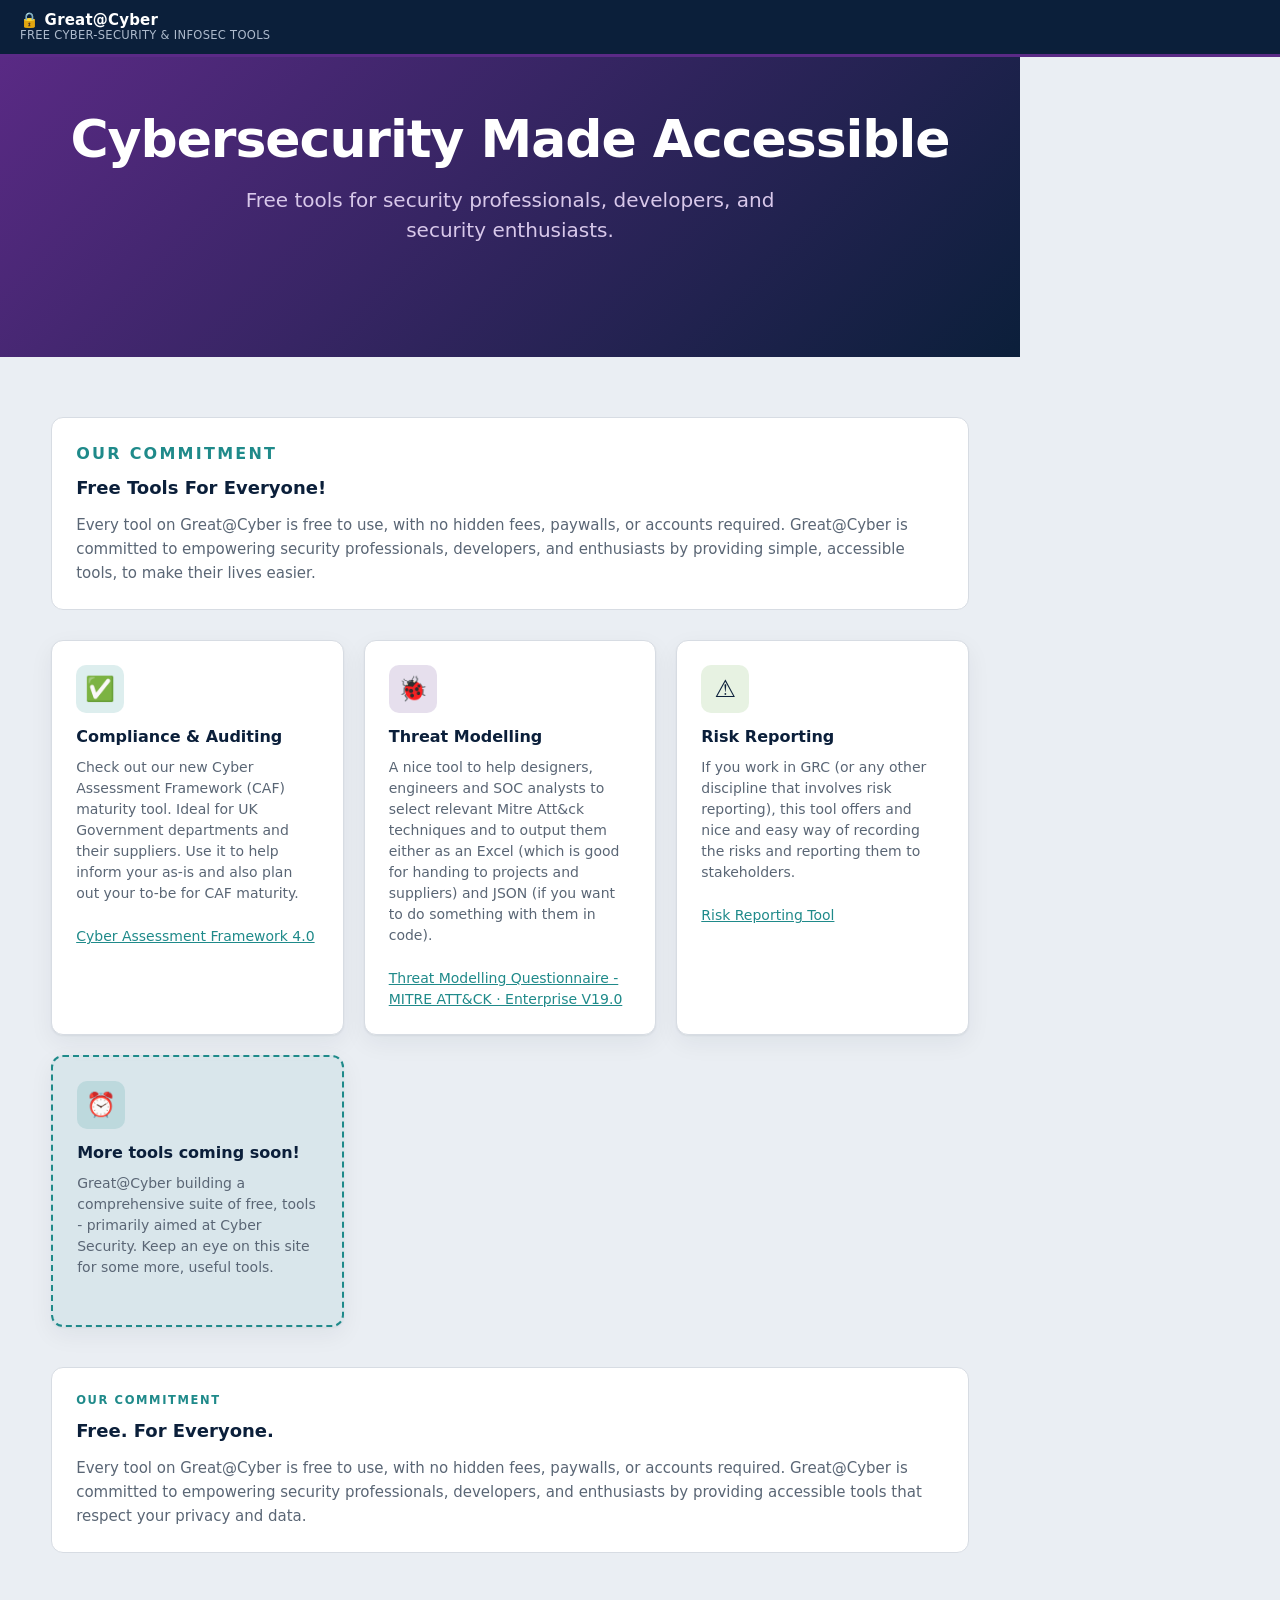
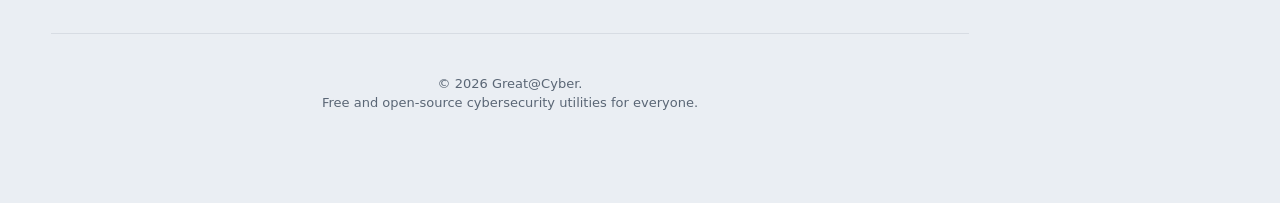
==== index.html @ 7f793dee "Adding risk report and doing some tidying of the site" ====
<!DOCTYPE html>
<html lang="en">
<head>
  <meta charset="UTF-8">
  <meta name="viewport" content="width=device-width, initial-scale=1.0">
  <title>Great@Cyber – Free Cyber-security & InfoSec Tools</title>
  <link rel="stylesheet" href="style/theme.css">
  <style>
    /* Landing page specific styles */
    .hero {
      background: linear-gradient(135deg, var(--purple), var(--ink));
      color: #fff;
      padding: 80px clamp(18px, 4vw, 54px);
      text-align: center;
      margin: -26px calc(-1 * clamp(18px, 4vw, 54px)) 60px;
    }
    .hero h1 {
      font-size: clamp(32px, 6vw, 52px);
      margin: 0 0 16px;
      letter-spacing: -0.02em;
      line-height: 1.1;
    }
    .hero .subtitle {
      font-size: clamp(16px, 2vw, 20px);
      color: #d8c8ea;
      margin: 0 0 32px;
      max-width: 600px;
      margin-left: auto;
      margin-right: auto;
      line-height: 1.5;
    }
    .hero .cta-group {
      display: flex;
      gap: 12px;
      justify-content: center;
      flex-wrap: wrap;
    }

    .tools-grid {
      display: grid;
      grid-template-columns: repeat(auto-fit, minmax(280px, 1fr));
      gap: 20px;
      margin: 40px 0;
    }
    .tool-card {
      background: var(--panel);
      border: 1px solid var(--line);
      border-radius: var(--radius);
      padding: 24px;
      box-shadow: var(--shadow);
      transition: all 0.2s ease;
      text-decoration: none;
      color: inherit;
      cursor: pointer;
    }
    .tool-card:hover {
      transform: translateY(-4px);
      box-shadow: 0 12px 32px rgba(11, 31, 58, 0.12);
      border-color: var(--teal);
    }
    .tool-card .icon {
      width: 48px;
      height: 48px;
      border-radius: 10px;
      display: flex;
      align-items: center;
      justify-content: center;
      font-size: 24px;
      margin-bottom: 12px;
    }
    .tool-card.cat1 .icon { background: rgba(31, 138, 138, 0.15); }
    .tool-card.cat2 .icon { background: rgba(91, 42, 134, 0.15); }
    .tool-card.cat3 .icon { background: rgba(95, 166, 61, 0.15); }
    
    .tool-card h3 {
      margin: 0 0 8px;
      font-size: 16px;
      color: var(--ink);
    }
    .tool-card p {
      margin: 0;
      color: var(--muted);
      font-size: 14px;
      line-height: 1.5;
    }

    .features {
      display: grid;
      grid-template-columns: repeat(auto-fit, minmax(200px, 1fr));
      gap: 32px;
      margin: 60px 0;
      padding: 40px 0;
    }
    .feature {
      text-align: center;
    }
    .feature .num {
      font-size: 36px;
      font-weight: 800;
      color: var(--purple);
      margin-bottom: 8px;
    }
    .feature .label {
      font-size: 14px;
      font-weight: 600;
      color: var(--ink);
    }
    .feature .desc {
      font-size: 13px;
      color: var(--muted);
      margin-top: 4px;
    }

    .cta-banner {
      background: var(--panel);
      border: 2px solid var(--teal);
      border-radius: var(--radius);
      padding: 40px;
      text-align: center;
      margin: 60px 0 0;
    }
    .cta-banner h2 {
      margin: 0 0 12px;
      font-size: 24px;
      color: var(--ink);
    }
    .cta-banner p {
      margin: 0 0 24px;
      color: var(--muted);
      max-width: 500px;
      margin-left: auto;
      margin-right: auto;
    }
  </style>
</head>
<body>
  <!-- Topbar -->
  <div class="topbar">
    <div class="brand">
      <div class="t">🔒 Great@Cyber</div>
      <div class="s">Free Cyber-security & InfoSec Tools</div>
    </div>
    <div class="spacer"></div>
    <div class="tools">
      <!-- button class="btn btn-outline">About</button>
      <button class="btn btn-primary">Join Waitlist</button> -->
    </div>
  </div>

  <!-- Main Content -->
  <main class="main" style="max-width: 1020px; padding-top: 0;">
    <!-- Hero Section -->
    <section class="hero">
      <h1>Cybersecurity Made Accessible</h1>
      <p class="subtitle">Free tools for security professionals, developers, and security enthusiasts.</p>
      <div class="cta-group">
      <!--
        <button class="btn btn-primary" style="background: #fff; color: var(--purple); border: 2px solid #fff;">Join the Waitlist</button>
        <button class="btn btn-ghost" style="border: 2px solid #d8c8ea; color: #fff;">Learn More</button>
      </div>
      -->
    </section>

    <!-- Coming Soon Banner -->

    
     <div style="background: var(--panel); border: 1px solid var(--line); border-radius: var(--radius); padding: 24px; margin-top: 36px;">
        <div class="section-label" style="font-size: 16px;">Our Commitment</div>
        <h3 style="margin: 8px 0 12px; font-size: 18px; color: var(--ink);">Free Tools For Everyone!</h3>
        <p style="margin: 0; color: var(--muted); line-height: 1.6;">
          Every tool on Great@Cyber is free to use, with no hidden fees, paywalls, or accounts required. 
          Great@Cyber is committed to empowering security professionals, developers, and enthusiasts by providing simple, accessible tools, to make their lives easier.
        </p>
      </div>

    <!-- What's Coming -->
    <div style="margin-top: 30px;">

     <div class="tools-grid" style="margin-top: 24px;">
        <div class="tool-card cat1">
          <div class="icon">✅</div>
          <h3>Compliance & Auditing</h3>
          <p>Check out our new Cyber Assessment Framework (CAF) maturity tool. Ideal for UK Government departments and their suppliers. Use it to help inform your as-is and also plan out your to-be for CAF maturity.</p>
          <br>
          <p><a href="https://cafmaturity.greatatcyber.uk">Cyber Assessment Framework 4.0</a>
        </div>
        
        <div class="tool-card cat2">
          <div class="icon">🐞</div>
          <h3>Threat Modelling</h3>
          <p>A nice tool to help designers, engineers and SOC analysts to select relevant Mitre Att&ck techniques and to output them either as an Excel (which is good for handing to projects and suppliers) and JSON (if you want to do something with them in code).</p>
          <br>
          <p><a href="https://threat-modelling.greatatcyber.uk">Threat Modelling Questionnaire - MITRE ATT&CK · Enterprise V19.0</a>
        </div>
        
       <div class="tool-card cat3">
          <div class="icon"> ⚠️</div>
          <h3>Risk Reporting</h3>
          <p>If you work in GRC (or any other discipline that involves risk reporting), this tool offers and nice and easy way of recording the risks and reporting them to stakeholders.</p>
          <br>
          <p><a href="https://risk-report.greatatcyber.uk">Risk Reporting Tool</a>
        </div>
        
       <div class="tool-card cat1" style="background: rgba(31, 138, 138, 0.08); border: 2px dashed var(--teal); border-radius: var(--radius);">
          <div class="icon" > ⏰</div>
          <h3>More tools coming soon!</h3>
          <p>Great@Cyber building a comprehensive suite of free, tools - primarily aimed at Cyber Security. Keep an eye on this site for some more, useful tools.</p>
          <br>
        </div>
        
        
    </div>
        
      </div>

      <div style="background: var(--panel); border: 1px solid var(--line); border-radius: var(--radius); padding: 24px; margin-top: 36px;">
        <div class="section-label">Our Commitment</div>
        <h3 style="margin: 8px 0 12px; font-size: 18px; color: var(--ink);">Free. For Everyone.</h3>
        <p style="margin: 0; color: var(--muted); line-height: 1.6;">
          Every tool on Great@Cyber is free to use, with no hidden fees, paywalls, or accounts required. 
          Great@Cyber is committed to empowering security professionals, developers, and enthusiasts by providing accessible tools that respect 
          your privacy and data.
        </p>
      </div>
    </div>


    <!-- Footer -->
    <footer style="margin-top: 80px; padding-top: 40px; border-top: 1px solid var(--line); text-align: center; color: var(--muted); font-size: 13px;">
      <p style="margin: 0;">© 2026 Great@Cyber. <br>Free and open-source cybersecurity utilities for everyone.</p>

    </footer>
  </main>
</body>
</html>
---- style/theme.css ----
/* ============================================================
   Claude App Theme — a portable design system
   Use this on any HTML page or Flask (Jinja) template.
   Just <link rel="stylesheet" href="/static/theme.css">
   ============================================================ */

:root{
  /* Brand / ink */
  --ink:#0B1F3A;       /* primary dark (topbar, headings) */
  --ink2:#16335A;      /* secondary dark */
  --purple:#5B2A86;    /* accent 1 */
  --teal:#1F8A8A;      /* accent 2 / primary action */

  /* Surfaces */
  --bg:#EAEEF3;        /* page background */
  --panel:#FFFFFF;     /* card / panel background */
  --line:#D7DCE3;      /* borders */
  --muted:#5A6675;     /* secondary text */
  --muted2:#8A93A1;    /* tertiary text */

  /* Status / scale colours (red -> green) */
  --r0:#C0392B; --r1:#DB7A2A; --r2:#C99413; --r3:#5FA63D; --r4:#2E7D32;
  --ok:#2E7D32; --warn:#C99413; --bad:#C0392B; --info:#1F8A8A;

  /* Typography */
  --sans: system-ui,-apple-system,"Segoe UI",Roboto,Helvetica,Arial,sans-serif;
  --mono: ui-monospace,"SF Mono","Cascadia Code",Menlo,Consolas,monospace;

  /* Misc */
  --radius:12px;
  --shadow:0 1px 2px rgba(11,31,58,.06),0 8px 24px rgba(11,31,58,.06);
}

/* ---------- Reset / base ---------- */
*{box-sizing:border-box}
html,body{margin:0;padding:0}
body{
  font-family:var(--sans);color:var(--ink);background:var(--bg);
  font-size:15px;line-height:1.5;-webkit-font-smoothing:antialiased;
}
button{font-family:inherit}
a{color:var(--teal)}
::selection{background:#d8c8ea}

/* ---------- Topbar ---------- */
.topbar{
  position:sticky;top:0;z-index:40;background:var(--ink);color:#fff;
  display:flex;align-items:center;gap:18px;padding:12px 20px;
  border-bottom:3px solid var(--purple);
}
.brand{display:flex;flex-direction:column;line-height:1.15}
.brand .t{font-weight:700;font-size:15px;letter-spacing:.2px}
.brand .s{font-size:11.5px;color:#aebbcd;letter-spacing:.3px;text-transform:uppercase}
.spacer{flex:1}

/* Topbar progress bar (optional) */
.gprog{display:flex;align-items:center;gap:10px;min-width:0}
.gprog .bar{width:160px;height:7px;border-radius:6px;background:#1d3656;overflow:hidden}
.gprog .bar i{display:block;height:100%;width:0;background:linear-gradient(90deg,var(--teal),#46c2c2);transition:width .35s ease}
.gprog .lbl{font-size:12px;color:#cdd6e2;white-space:nowrap}

/* ---------- Buttons ---------- */
.tools{display:flex;gap:8px}
.btn{
  border:1px solid transparent;border-radius:9px;padding:8px 13px;
  font-size:13px;font-weight:600;cursor:pointer;
  display:inline-flex;align-items:center;gap:7px;transition:.15s;
  text-decoration:none;
}
.btn:focus-visible{outline:3px solid #8ec7ff;outline-offset:1px}
.btn-ghost{background:#13294a;color:#dfe7f0;border-color:#274468}
.btn-ghost:hover{background:#1b3457}
.btn-primary{background:var(--teal);color:#fff}
.btn-primary:hover{background:#1a7878}
.btn-purple{background:var(--purple);color:#fff}
.btn-purple:hover{background:#4a2270}
.btn-outline{background:#fff;color:var(--ink);border-color:var(--line)}
.btn-outline:hover{border-color:#b9c2cf}
.btn:disabled{opacity:.4;cursor:default}

/* ---------- Layout: sidebar + main ---------- */
.app{display:grid;grid-template-columns:248px 1fr;align-items:start}
@media (max-width:860px){.app{grid-template-columns:1fr}.rail{display:none}}

.rail{
  position:sticky;top:60px;align-self:start;height:calc(100vh - 60px);
  overflow:auto;background:#fff;border-right:1px solid var(--line);padding:16px 12px;
}
.rail h2{font-size:11px;text-transform:uppercase;letter-spacing:.12em;color:var(--muted2);margin:6px 8px 10px}

.navitem{
  display:flex;align-items:center;gap:11px;width:100%;text-align:left;
  background:none;border:0;border-radius:10px;padding:9px 9px;cursor:pointer;
  color:var(--ink);margin-bottom:3px;transition:.12s;text-decoration:none;
}
.navitem:hover{background:#f1f4f8}
.navitem.active{background:#eef0fb;box-shadow:inset 0 0 0 1px #d9def4}
.navitem .chip{width:30px;height:30px;flex:none;border-radius:8px;display:grid;place-items:center;font-weight:800;color:#fff;font-size:14px;background:var(--ink)}
.navitem.active .chip{background:var(--purple)}
.navitem.sum .chip{background:var(--teal);font-size:13px}
.navitem .meta{min-width:0;flex:1}
.navitem .nm{font-size:13px;font-weight:600;white-space:nowrap;overflow:hidden;text-overflow:ellipsis}
.navitem .pb{height:5px;border-radius:5px;background:#e6e9ef;margin-top:5px;overflow:hidden}
.navitem .pb i{display:block;height:100%;width:0;background:var(--teal);transition:width .35s}
.navitem .pc{font-size:11px;color:var(--muted2);margin-top:3px}

.main{padding:26px clamp(18px,4vw,54px) 90px;max-width:1020px}
.main.wide{max-width:1280px}

/* View switcher (for single-page apps) */
.view{display:none;animation:fade .25s ease}
.view.active{display:block}
@keyframes fade{from{opacity:0;transform:translateY(4px)}to{opacity:1;transform:none}}

/* ---------- Page / section headers ---------- */
.pagehead{display:flex;gap:20px;align-items:flex-start;margin:4px 0 26px}
.pagehead .big{width:64px;height:64px;flex:none;border-radius:16px;display:grid;place-items:center;font-weight:800;font-size:30px;color:#fff;background:linear-gradient(135deg,var(--purple),var(--ink))}
.pagehead .eyebrow{font-size:11.5px;text-transform:uppercase;letter-spacing:.16em;color:var(--purple);font-weight:700}
.pagehead h1{margin:4px 0 8px;font-size:27px;line-height:1.15;letter-spacing:-.01em}
.pagehead p{margin:0;color:var(--muted);max-width:70ch}

.section-label{font-size:11.5px;letter-spacing:.14em;text-transform:uppercase;color:var(--teal);font-weight:700}
.section-title{margin:3px 0 0;font-size:19px;letter-spacing:-.01em}

/* ---------- Card / panel ---------- */
.card{background:var(--panel);border:1px solid var(--line);border-radius:var(--radius);box-shadow:var(--shadow);padding:20px 20px 6px;margin:16px 0 22px}
.card > header{display:flex;align-items:baseline;gap:10px;margin-bottom:6px;padding-bottom:12px;border-bottom:1px solid #eef1f5}
.card > header .ref{font-family:var(--mono);font-size:12px;color:#fff;background:var(--ink2);padding:3px 8px;border-radius:6px;letter-spacing:.02em}
.card > header h3{margin:0;font-size:16px}
.card > header .meta-right{margin-left:auto;font-size:12px;color:var(--muted2)}
.card.flush{padding-bottom:20px}

/* ---------- Forms ---------- */
.field{margin:14px 0 18px;background:#f7f9fb;border:1px solid #e7ecf1;border-radius:10px;padding:12px 13px}
.field label{display:block;font-size:12px;font-weight:700;color:var(--ink2);margin-bottom:7px}
.field label span{font-weight:400;color:var(--muted2)}
.field input[type=text],.field input[type=email],.field input[type=number],
.field input[type=password],.field select,.field textarea{
  width:100%;border:1px solid var(--line);border-radius:8px;padding:9px 11px;
  font:inherit;font-size:13.5px;color:var(--ink);background:#fff;
}
.field textarea{min-height:74px;resize:vertical}
.field input:focus,.field select:focus,.field textarea:focus{
  outline:none;border-color:var(--teal);box-shadow:0 0 0 3px rgba(31,138,138,.15);
}

/* Generic labelled form group (no boxed background) */
.form-row{margin:0 0 16px}
.form-row label{display:block;font-size:12px;font-weight:700;color:var(--ink2);margin-bottom:6px}
.form-row input,.form-row select,.form-row textarea{
  width:100%;border:1px solid var(--line);border-radius:8px;padding:9px 11px;
  font:inherit;font-size:13.5px;color:var(--ink);background:#fff;
}
.form-row input:focus,.form-row select:focus,.form-row textarea:focus{
  outline:none;border-color:var(--teal);box-shadow:0 0 0 3px rgba(31,138,138,.15);
}

/* ---------- Segmented choice / rating scale ---------- */
.scalewrap{display:flex;gap:8px;align-items:stretch;flex-wrap:wrap;margin:12px 0 2px}
.scale{flex:1 1 260px;display:grid;grid-template-columns:repeat(5,1fr);gap:7px}
.seg{position:relative}
.seg input{position:absolute;opacity:0;inset:0;cursor:pointer;margin:0}
.seg label{
  display:flex;flex-direction:column;align-items:center;justify-content:center;gap:2px;text-align:center;
  border:1.5px solid var(--line);border-radius:9px;padding:9px 6px;cursor:pointer;background:#fbfcfd;
  transition:.13s;min-height:58px;
}
.seg .num{font-weight:800;font-size:16px;color:var(--muted)}
.seg .nm{font-size:10.5px;line-height:1.2;color:var(--muted);letter-spacing:.01em}
.seg label:hover{border-color:#b9c2cf;background:#fff;transform:translateY(-1px)}
.seg input:focus-visible + label{outline:3px solid #8ec7ff;outline-offset:1px}
.seg.s0 input:checked + label{background:var(--r0);border-color:var(--r0)}
.seg.s1 input:checked + label{background:var(--r1);border-color:var(--r1)}
.seg.s2 input:checked + label{background:var(--r2);border-color:var(--r2)}
.seg.s3 input:checked + label{background:var(--r3);border-color:var(--r3)}
.seg.s4 input:checked + label{background:var(--r4);border-color:var(--r4)}
.seg input:checked + label .num,.seg input:checked + label .nm{color:#fff}

/* ---------- Pager ---------- */
.pager{display:flex;justify-content:space-between;gap:12px;margin-top:30px}
.pager button,.pager a{border:1px solid var(--line);background:#fff;border-radius:10px;padding:11px 16px;font-weight:600;font-size:13.5px;cursor:pointer;color:var(--ink);text-decoration:none}
.pager button:hover:not(:disabled),.pager a:hover{border-color:#b9c2cf}
.pager button:disabled{opacity:.4;cursor:default}

/* ---------- KPI / summary strip ---------- */
.overall{display:flex;gap:18px;flex-wrap:wrap;background:#fff;border:1px solid var(--line);border-radius:14px;box-shadow:var(--shadow);padding:20px 22px;margin-bottom:26px}
.kpi{flex:1;min-width:150px}
.kpi .k{font-size:11.5px;text-transform:uppercase;letter-spacing:.1em;color:var(--muted2);font-weight:700}
.kpi .v{font-size:30px;font-weight:800;margin-top:4px;letter-spacing:-.01em}

/* ---------- Pills / badges ---------- */
.pill{display:inline-block;padding:5px 12px;border-radius:999px;color:#fff;font-weight:700;font-size:13px}
.b0{background:var(--r0)} .b1{background:var(--r1)} .b2{background:var(--r2)} .b3{background:var(--r3)} .b4{background:var(--r4)} .bn{background:#9aa4b2}
.badge{display:inline-flex;align-items:center;gap:5px;padding:3px 10px;border-radius:999px;font-size:12px;font-weight:700}
.badge-ok{background:rgba(46,125,50,.12);color:var(--ok)}
.badge-warn{background:rgba(201,148,19,.14);color:var(--warn)}
.badge-bad{background:rgba(192,57,43,.12);color:var(--bad)}
.badge-info{background:rgba(31,138,138,.12);color:var(--info)}

/* ---------- Alerts / flash messages ---------- */
.alert{border-radius:10px;padding:12px 14px;margin:0 0 16px;font-size:13.5px;border:1px solid transparent}
.alert-ok{background:rgba(46,125,50,.08);border-color:rgba(46,125,50,.25);color:#1e5524}
.alert-warn{background:rgba(201,148,19,.10);border-color:rgba(201,148,19,.3);color:#7a5c0c}
.alert-bad{background:rgba(192,57,43,.08);border-color:rgba(192,57,43,.25);color:#8a2a20}
.alert-info{background:rgba(31,138,138,.08);border-color:rgba(31,138,138,.25);color:#155f5f}

/* ---------- Tables ---------- */
.table-wrap{overflow-x:auto;border:1px solid var(--line);border-radius:var(--radius);background:#fff;box-shadow:var(--shadow)}
table.dt{width:100%;border-collapse:collapse;font-size:13.5px}
table.dt th,table.dt td{padding:10px 14px;text-align:left;border-bottom:1px solid #eef1f5}
table.dt th{background:#f7f9fb;font-size:11.5px;text-transform:uppercase;letter-spacing:.08em;color:var(--muted2);font-weight:700}
table.dt tr:last-child td{border-bottom:0}
table.dt tr:hover td{background:#fafcfe}

/* ---------- Utility ---------- */
.muted{color:var(--muted)}
.mono{font-family:var(--mono)}
.text-center{text-align:center}
.flex{display:flex}
.flex-between{display:flex;justify-content:space-between;align-items:center}
.gap-8{gap:8px} .gap-12{gap:12px} .gap-18{gap:18px}
.mt-0{margin-top:0} .mt-12{margin-top:12px} .mt-22{margin-top:22px}
.hidden{display:none !important}
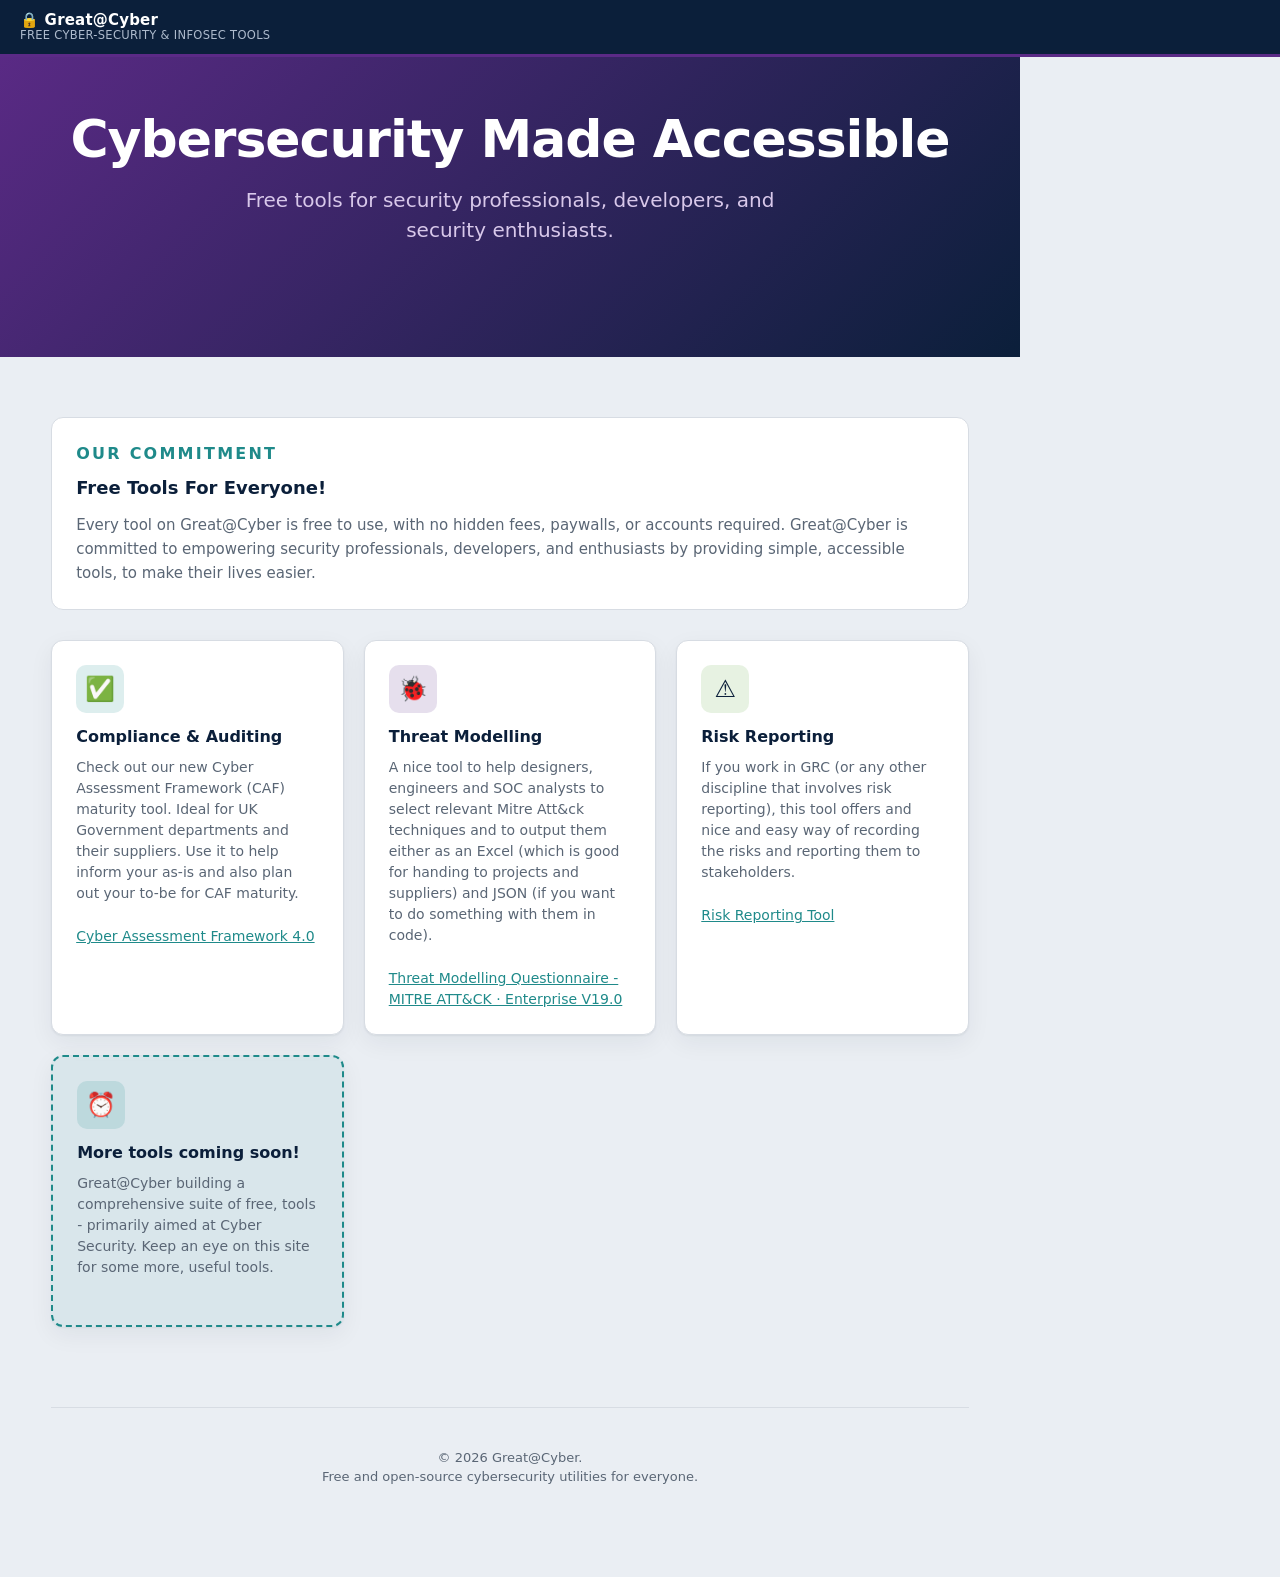
==== commit 46b9f033: "Removing the additional COMMITMENT box" ====
--- a/index.html
+++ b/index.html
@@ -212,16 +212,6 @@
     </div>
         
       </div>
-
-      <div style="background: var(--panel); border: 1px solid var(--line); border-radius: var(--radius); padding: 24px; margin-top: 36px;">
-        <div class="section-label">Our Commitment</div>
-        <h3 style="margin: 8px 0 12px; font-size: 18px; color: var(--ink);">Free. For Everyone.</h3>
-        <p style="margin: 0; color: var(--muted); line-height: 1.6;">
-          Every tool on Great@Cyber is free to use, with no hidden fees, paywalls, or accounts required. 
-          Great@Cyber is committed to empowering security professionals, developers, and enthusiasts by providing accessible tools that respect 
-          your privacy and data.
-        </p>
-      </div>
     </div>
 
 
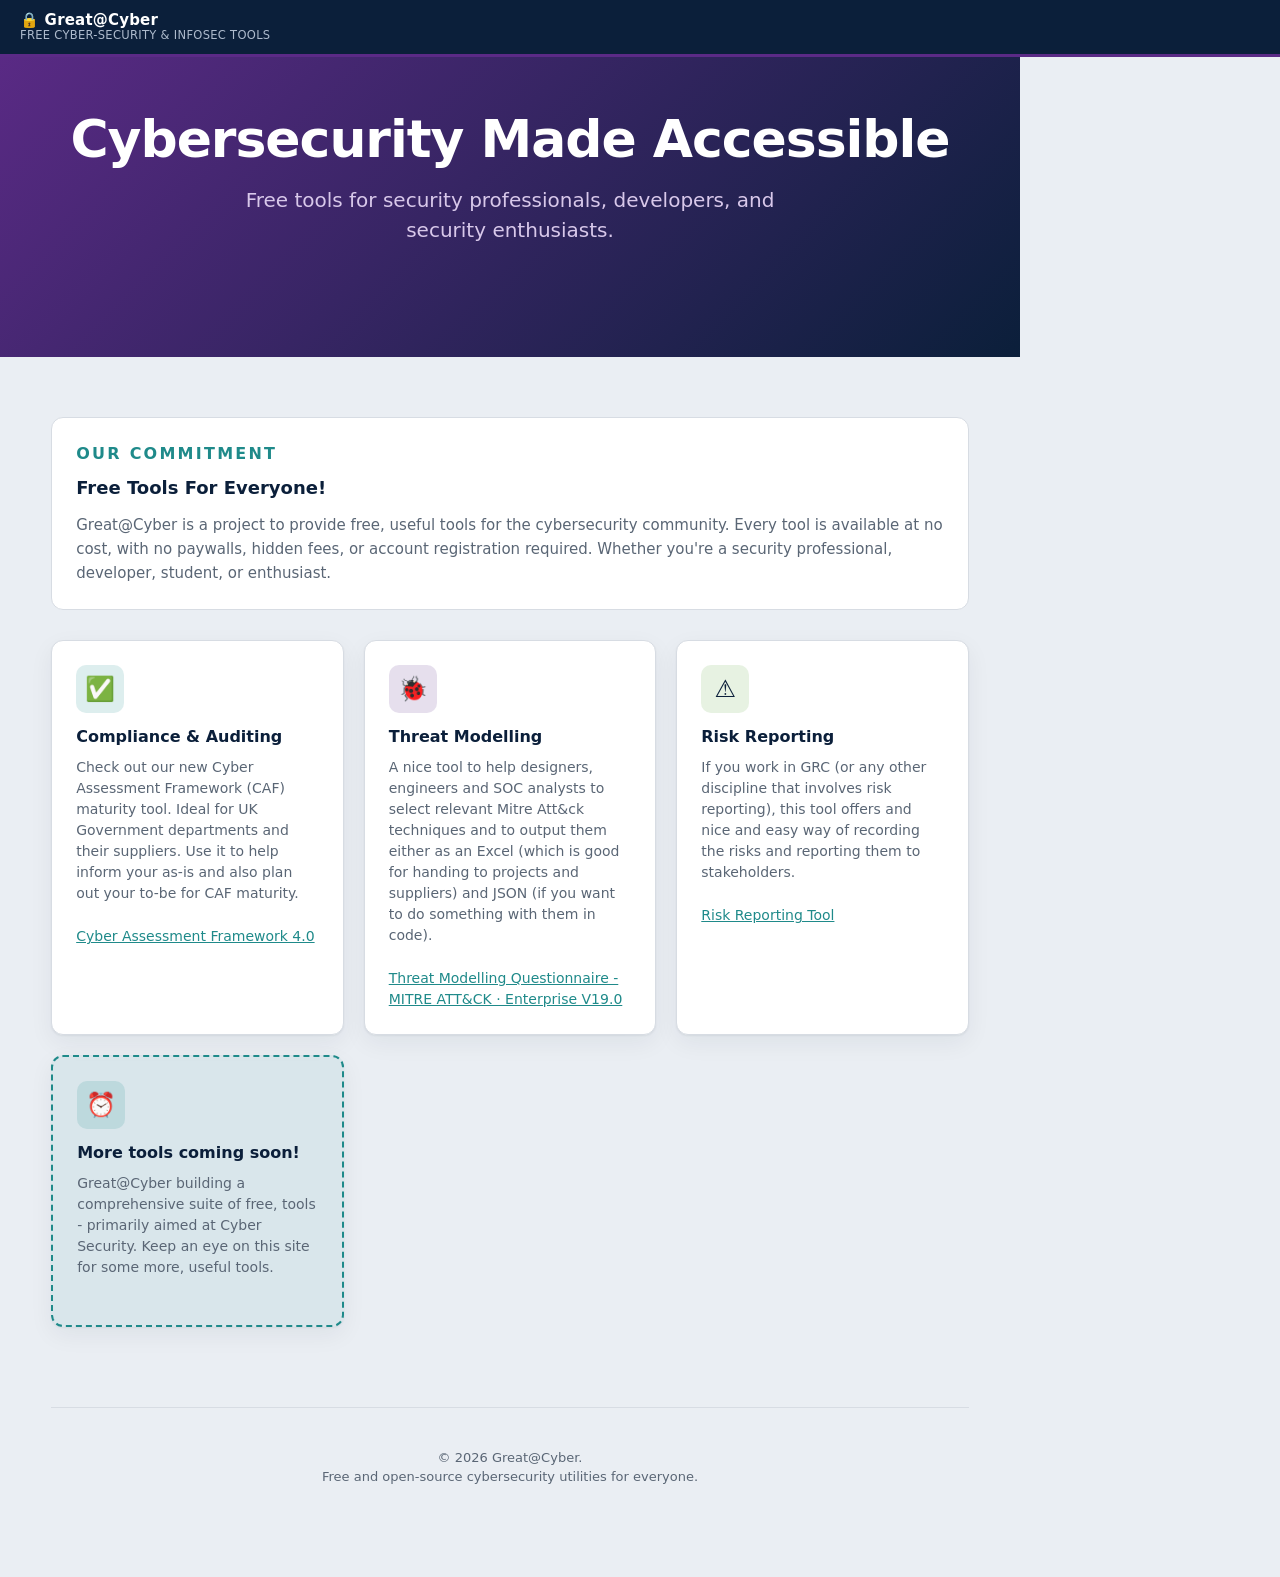
==== commit 7654c51e: "Making the COMMITMENT text less businessy and more about a project to help people out." ====
--- a/index.html
+++ b/index.html
@@ -168,8 +168,8 @@
         <div class="section-label" style="font-size: 16px;">Our Commitment</div>
         <h3 style="margin: 8px 0 12px; font-size: 18px; color: var(--ink);">Free Tools For Everyone!</h3>
         <p style="margin: 0; color: var(--muted); line-height: 1.6;">
-          Every tool on Great@Cyber is free to use, with no hidden fees, paywalls, or accounts required. 
-          Great@Cyber is committed to empowering security professionals, developers, and enthusiasts by providing simple, accessible tools, to make their lives easier.
+Great@Cyber is a project to provide free, useful tools for the cybersecurity community. Every tool is available at no cost, with no paywalls, hidden fees, or account registration required. Whether you're a security professional, developer, student, or enthusiast.
+
         </p>
       </div>
 
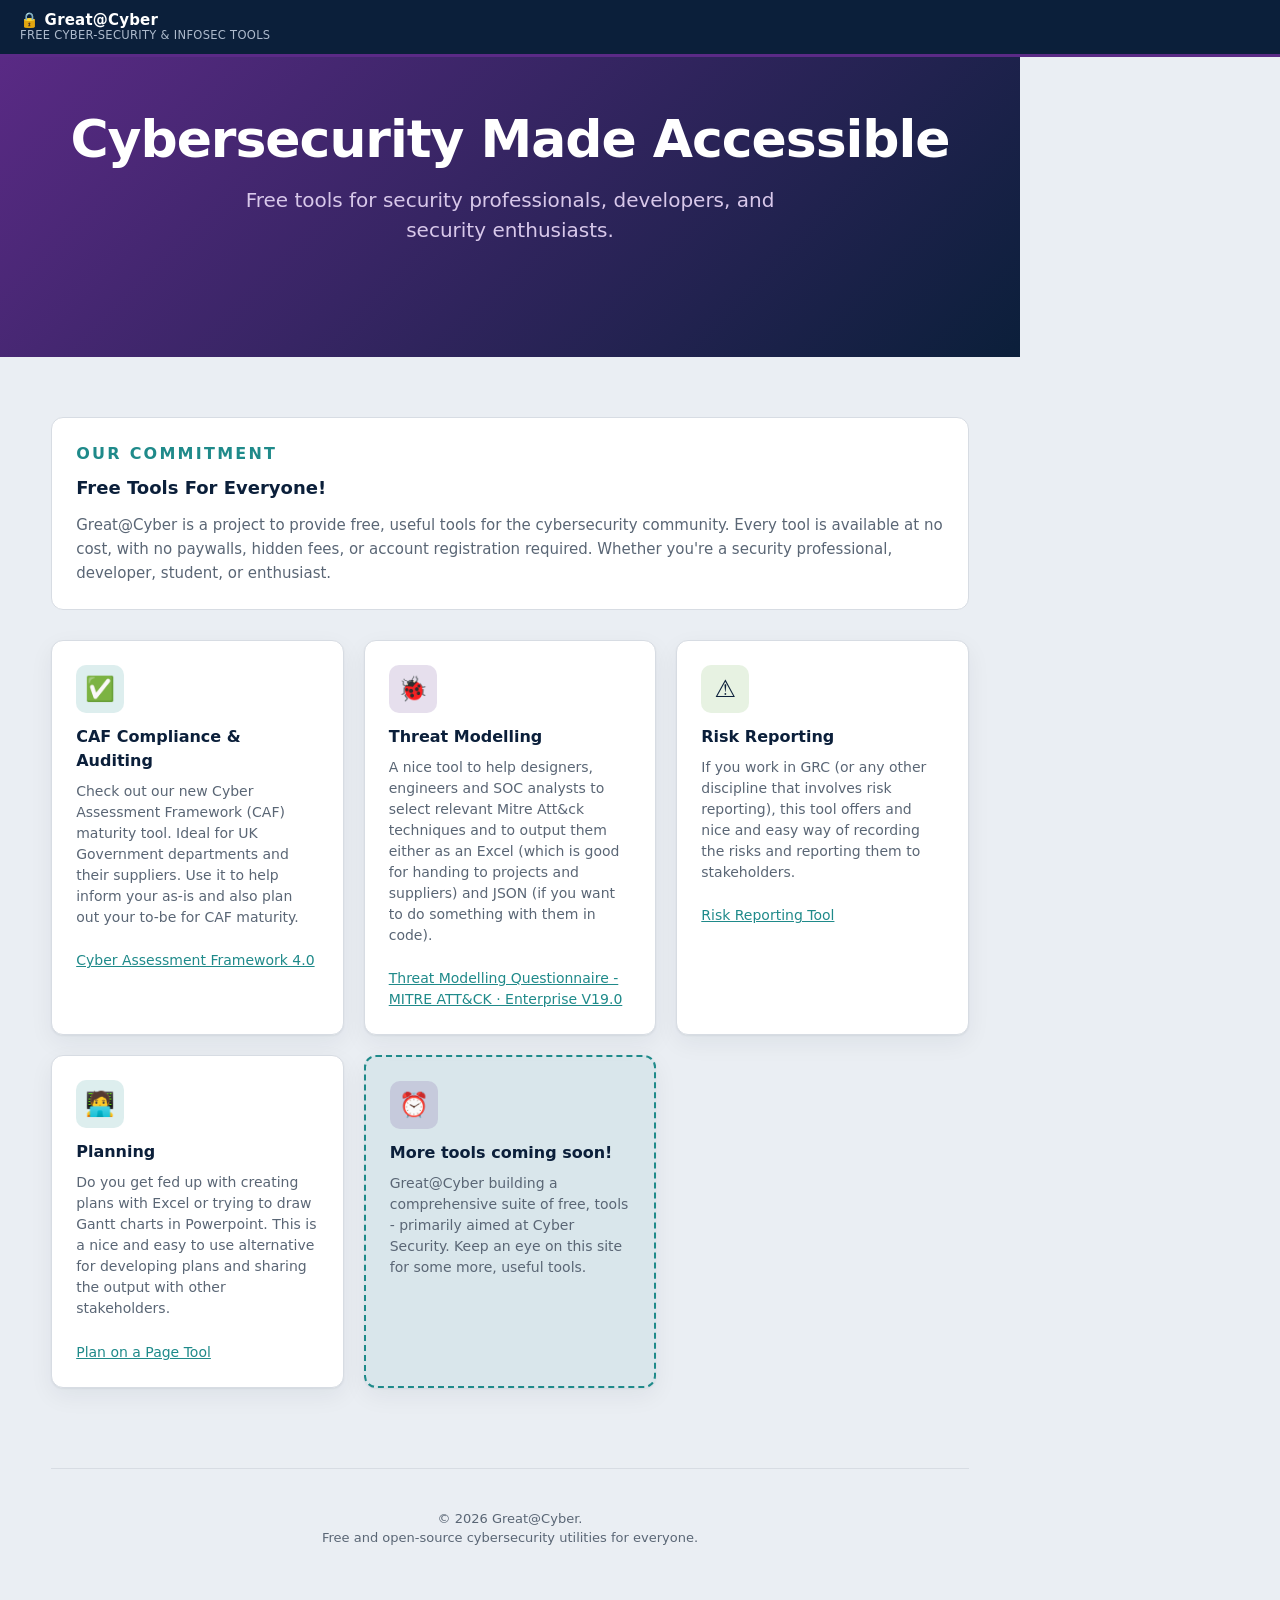
==== commit 197a9e14: "Adding POAP links and including a LICENSE file" ====
--- a/index.html
+++ b/index.html
@@ -179,7 +179,7 @@
      <div class="tools-grid" style="margin-top: 24px;">
         <div class="tool-card cat1">
           <div class="icon">✅</div>
-          <h3>Compliance & Auditing</h3>
+          <h3>CAF Compliance & Auditing</h3>
           <p>Check out our new Cyber Assessment Framework (CAF) maturity tool. Ideal for UK Government departments and their suppliers. Use it to help inform your as-is and also plan out your to-be for CAF maturity.</p>
           <br>
           <p><a href="https://cafmaturity.greatatcyber.uk">Cyber Assessment Framework 4.0</a>
@@ -201,7 +201,15 @@
           <p><a href="https://risk-report.greatatcyber.uk">Risk Reporting Tool</a>
         </div>
         
-       <div class="tool-card cat1" style="background: rgba(31, 138, 138, 0.08); border: 2px dashed var(--teal); border-radius: var(--radius);">
+        <div class="tool-card cat1">
+          <div class="icon"> 🧑‍💻</div>
+          <h3>Planning</h3>
+          <p>Do you get fed up with creating plans with Excel or trying to draw Gantt charts in Powerpoint. This is a nice and easy to use alternative for developing plans and sharing the output with other stakeholders.</p>
+          <br>
+          <p><a href="https://poap.greatatcyber.uk">Plan on a Page Tool</a>
+        </div>
+        
+       <div class="tool-card cat2" style="background: rgba(31, 138, 138, 0.08); border: 2px dashed var(--teal); border-radius: var(--radius);">
           <div class="icon" > ⏰</div>
           <h3>More tools coming soon!</h3>
           <p>Great@Cyber building a comprehensive suite of free, tools - primarily aimed at Cyber Security. Keep an eye on this site for some more, useful tools.</p>
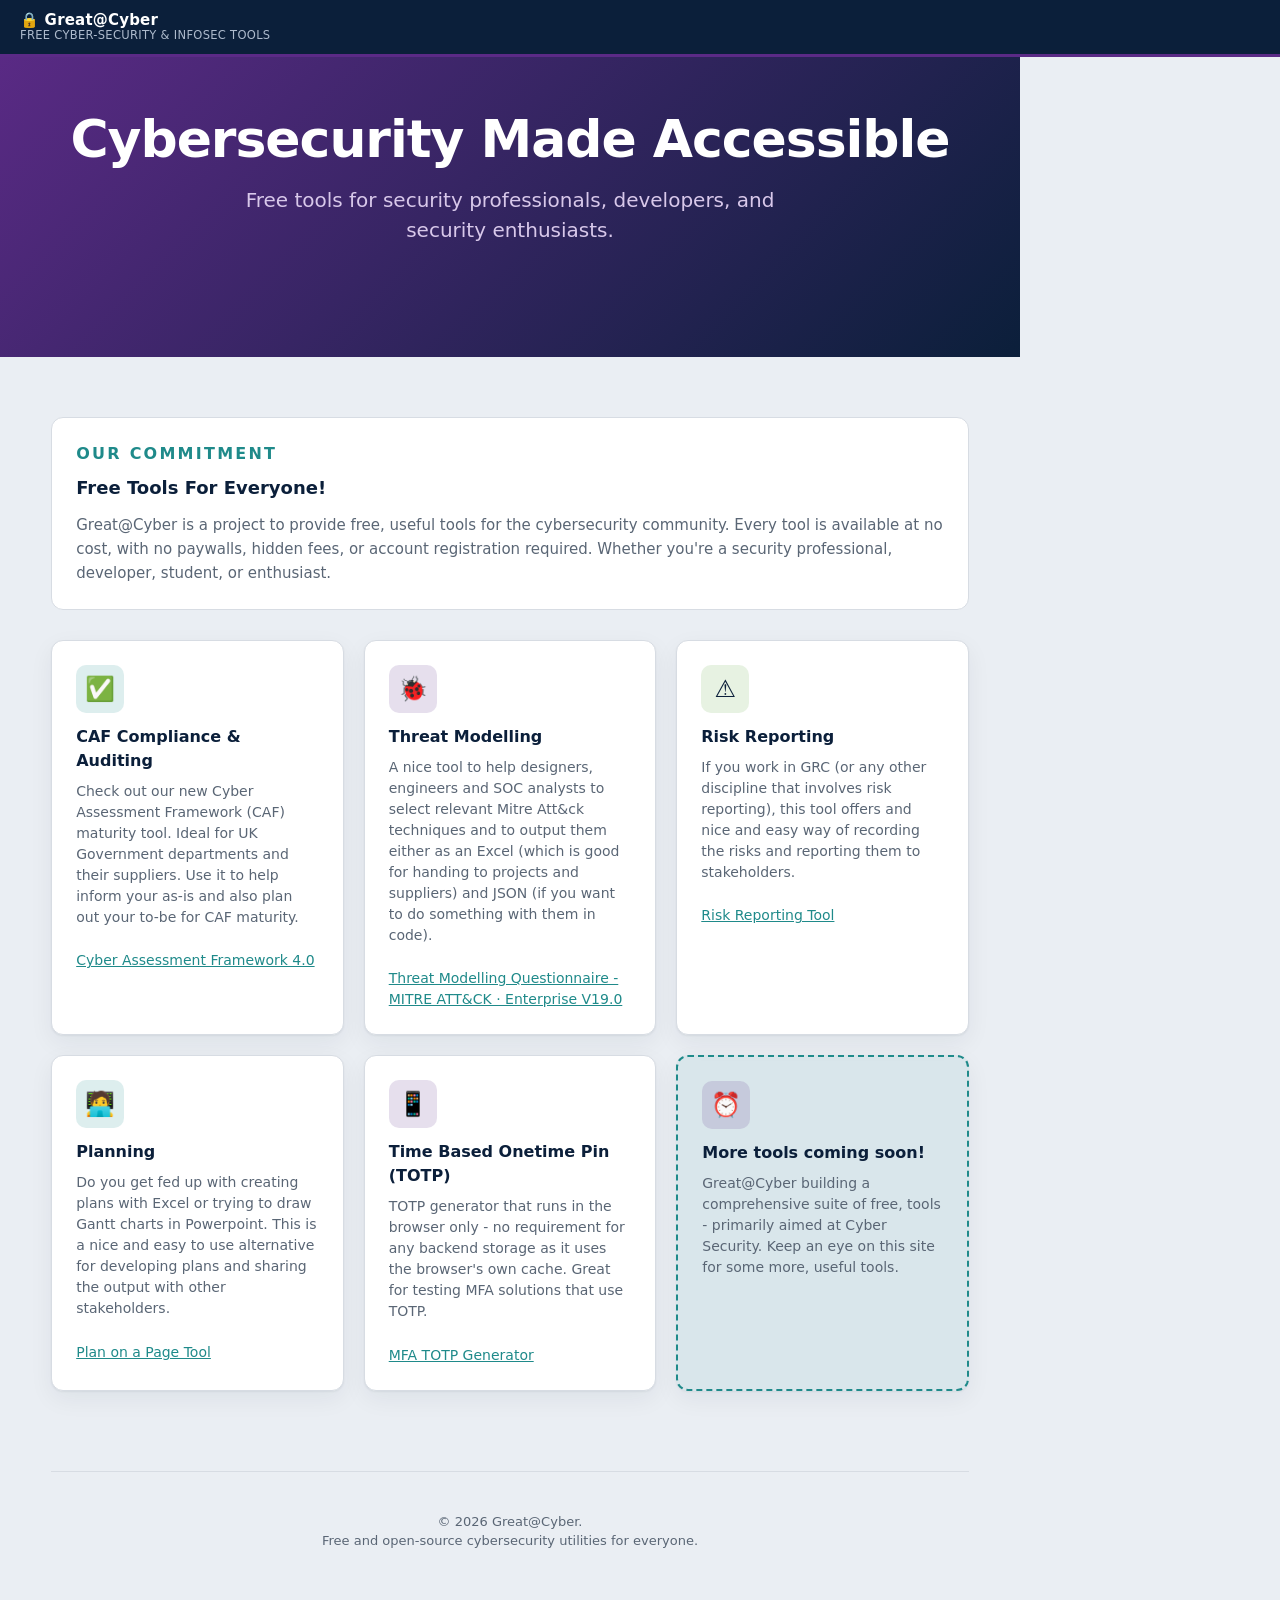
==== commit bacfb019: "adding totp tool and updating index to reflect the change" ====
--- a/index.html
+++ b/index.html
@@ -208,6 +208,14 @@
           <br>
           <p><a href="https://poap.greatatcyber.uk">Plan on a Page Tool</a>
         </div>
+
+        <div class="tool-card cat2">
+          <div class="icon">📱 </div>
+          <h3>Time Based Onetime Pin (TOTP)</h3>
+          <p>TOTP generator that runs in the browser only - no requirement for any backend storage as it uses the browser's own cache. Great for testing MFA solutions that use TOTP.</p>
+          <br>
+          <p><a href="totp/totp.html">MFA TOTP Generator</a>
+        </div>
         
        <div class="tool-card cat2" style="background: rgba(31, 138, 138, 0.08); border: 2px dashed var(--teal); border-radius: var(--radius);">
           <div class="icon" > ⏰</div>
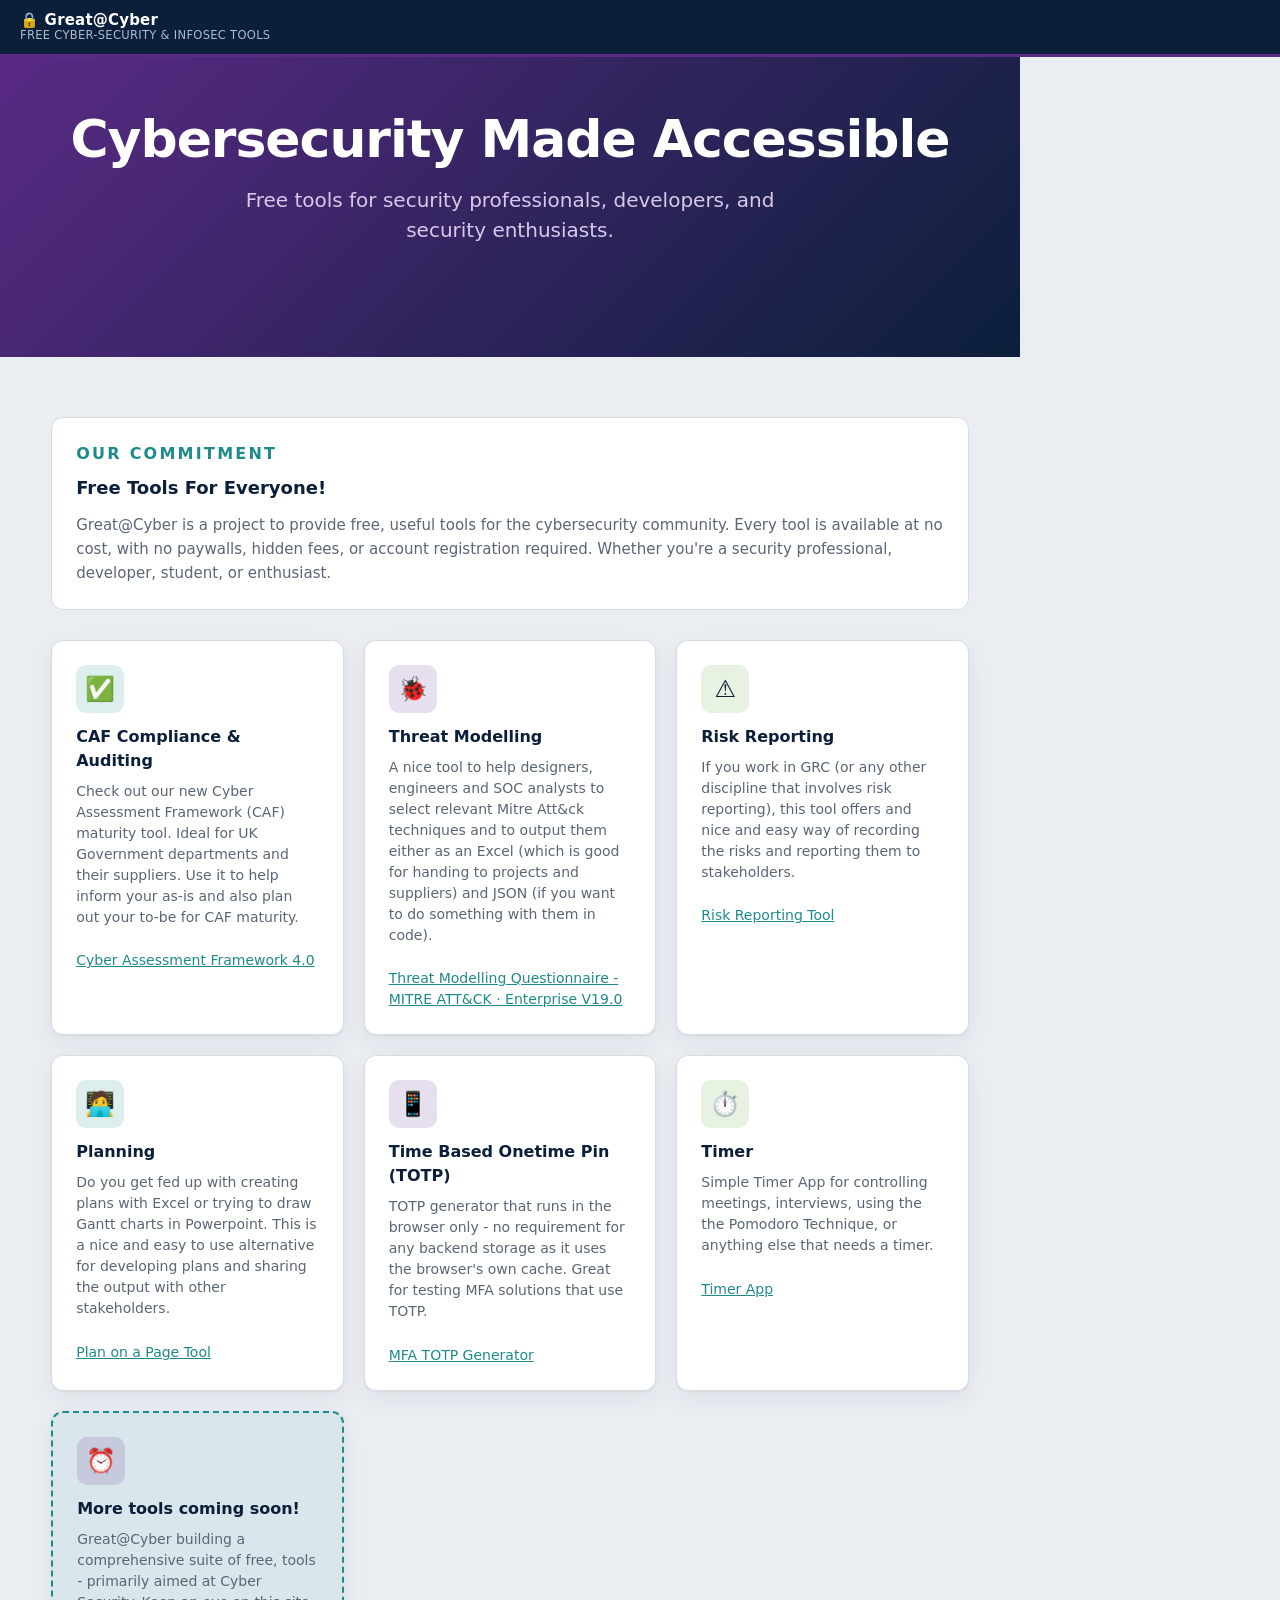
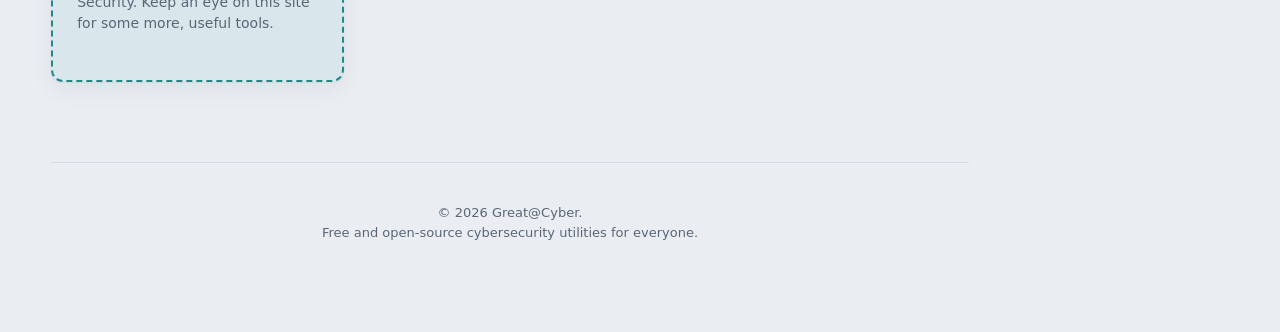
==== commit 4c4284d6: "adding timer app and updating index" ====
--- a/index.html
+++ b/index.html
@@ -217,6 +217,14 @@
           <p><a href="totp/totp.html">MFA TOTP Generator</a>
         </div>
         
+	<div class="tool-card cat3">
+          <div class="icon">⏱️ </div>
+          <h3>Timer</h3>
+          <p>Simple Timer App for controlling meetings, interviews, using the the Pomodoro Technique, or anything else that needs a timer.</p>
+          <br>
+          <p><a href="timer/timer.html">Timer App</a>
+        </div>
+        
        <div class="tool-card cat2" style="background: rgba(31, 138, 138, 0.08); border: 2px dashed var(--teal); border-radius: var(--radius);">
           <div class="icon" > ⏰</div>
           <h3>More tools coming soon!</h3>
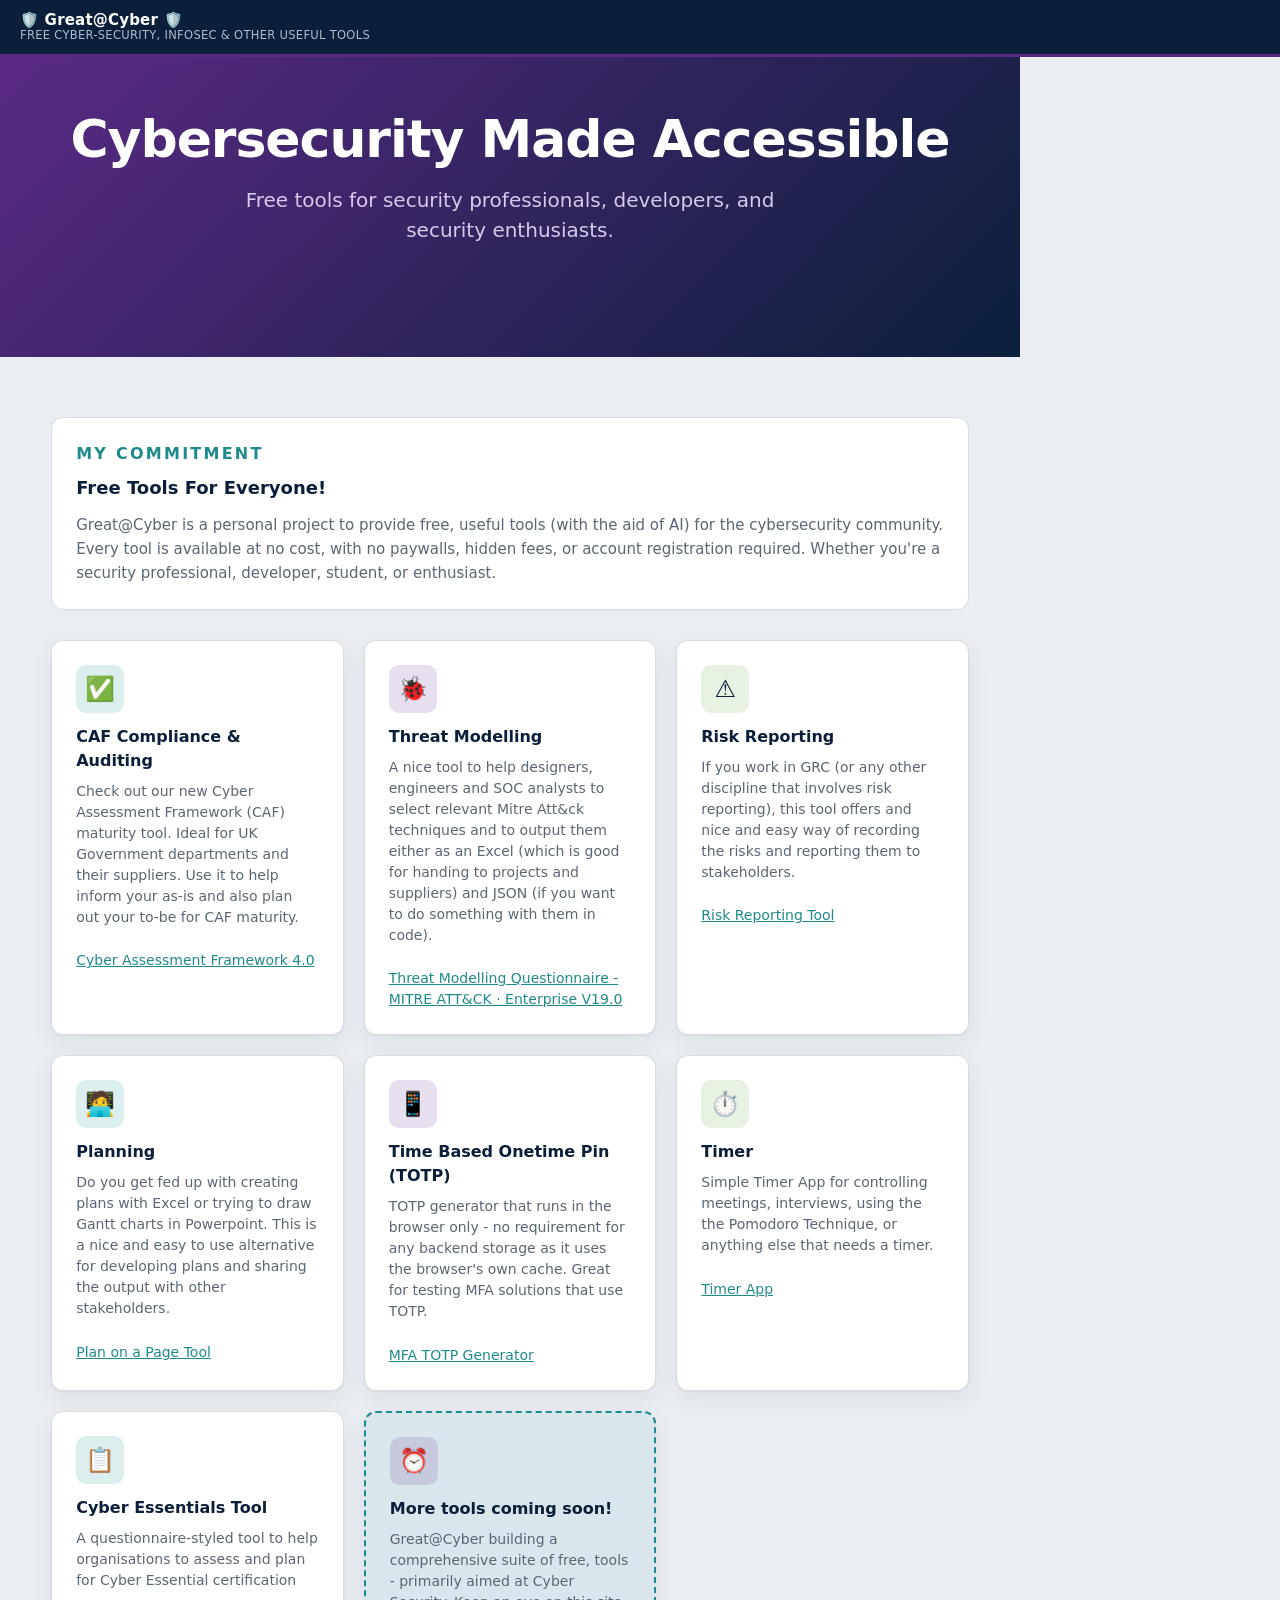
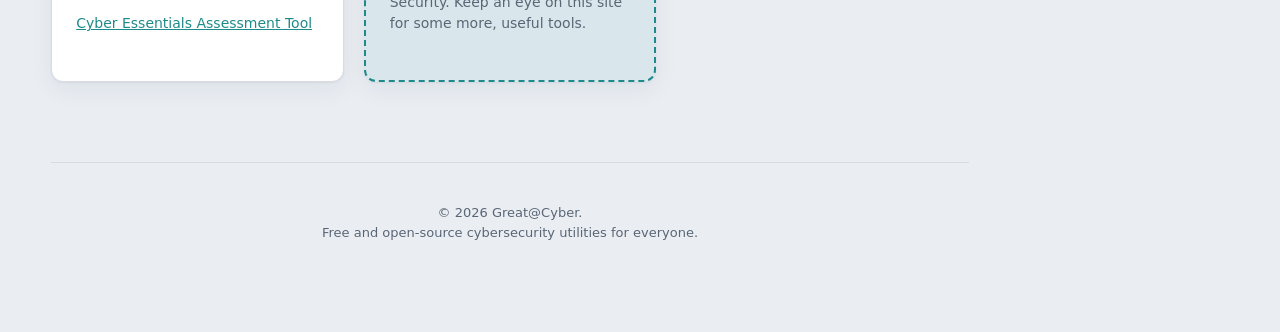
==== commit e3edff9e: "Adding link to the cyberessentials tools. Also, making some minor presentation changes." ====
--- a/index.html
+++ b/index.html
@@ -3,7 +3,7 @@
 <head>
   <meta charset="UTF-8">
   <meta name="viewport" content="width=device-width, initial-scale=1.0">
-  <title>Great@Cyber – Free Cyber-security & InfoSec Tools</title>
+  <title>Great@Cyber – Free Cyber-security, InfoSec & Other Useful Tools</title>
   <link rel="stylesheet" href="style/theme.css">
   <style>
     /* Landing page specific styles */
@@ -137,8 +137,8 @@
   <!-- Topbar -->
   <div class="topbar">
     <div class="brand">
-      <div class="t">🔒 Great@Cyber</div>
-      <div class="s">Free Cyber-security & InfoSec Tools</div>
+      <div class="t">🛡️ Great@Cyber 🛡️</div>
+      <div class="s">Free Cyber-security, InfoSec & Other Useful Tools</div>
     </div>
     <div class="spacer"></div>
     <div class="tools">
@@ -165,10 +165,10 @@
 
     
      <div style="background: var(--panel); border: 1px solid var(--line); border-radius: var(--radius); padding: 24px; margin-top: 36px;">
-        <div class="section-label" style="font-size: 16px;">Our Commitment</div>
+        <div class="section-label" style="font-size: 16px;">My Commitment</div>
         <h3 style="margin: 8px 0 12px; font-size: 18px; color: var(--ink);">Free Tools For Everyone!</h3>
         <p style="margin: 0; color: var(--muted); line-height: 1.6;">
-Great@Cyber is a project to provide free, useful tools for the cybersecurity community. Every tool is available at no cost, with no paywalls, hidden fees, or account registration required. Whether you're a security professional, developer, student, or enthusiast.
+Great@Cyber is a personal project to provide free, useful tools (with the aid of AI) for the cybersecurity community. Every tool is available at no cost, with no paywalls, hidden fees, or account registration required. Whether you're a security professional, developer, student, or enthusiast.
 
         </p>
       </div>
@@ -218,13 +218,21 @@
         </div>
         
 	<div class="tool-card cat3">
-          <div class="icon">⏱️ </div>
+          <div class="icon"> ⏱️</div>
           <h3>Timer</h3>
           <p>Simple Timer App for controlling meetings, interviews, using the the Pomodoro Technique, or anything else that needs a timer.</p>
           <br>
           <p><a href="timer/timer.html">Timer App</a>
         </div>
         
+	<div class="tool-card cat1">
+          <div class="icon"> 📋</div>
+          <h3>Cyber Essentials Tool</h3>
+          <p>A questionnaire-styled tool to help organisations to assess and plan for Cyber Essential certification</p>
+          <br>
+          <p><a href="https://cyberessentials.greatatcyber.uk">Cyber Essentials Assessment Tool</a>
+        </div>
+
        <div class="tool-card cat2" style="background: rgba(31, 138, 138, 0.08); border: 2px dashed var(--teal); border-radius: var(--radius);">
           <div class="icon" > ⏰</div>
           <h3>More tools coming soon!</h3>
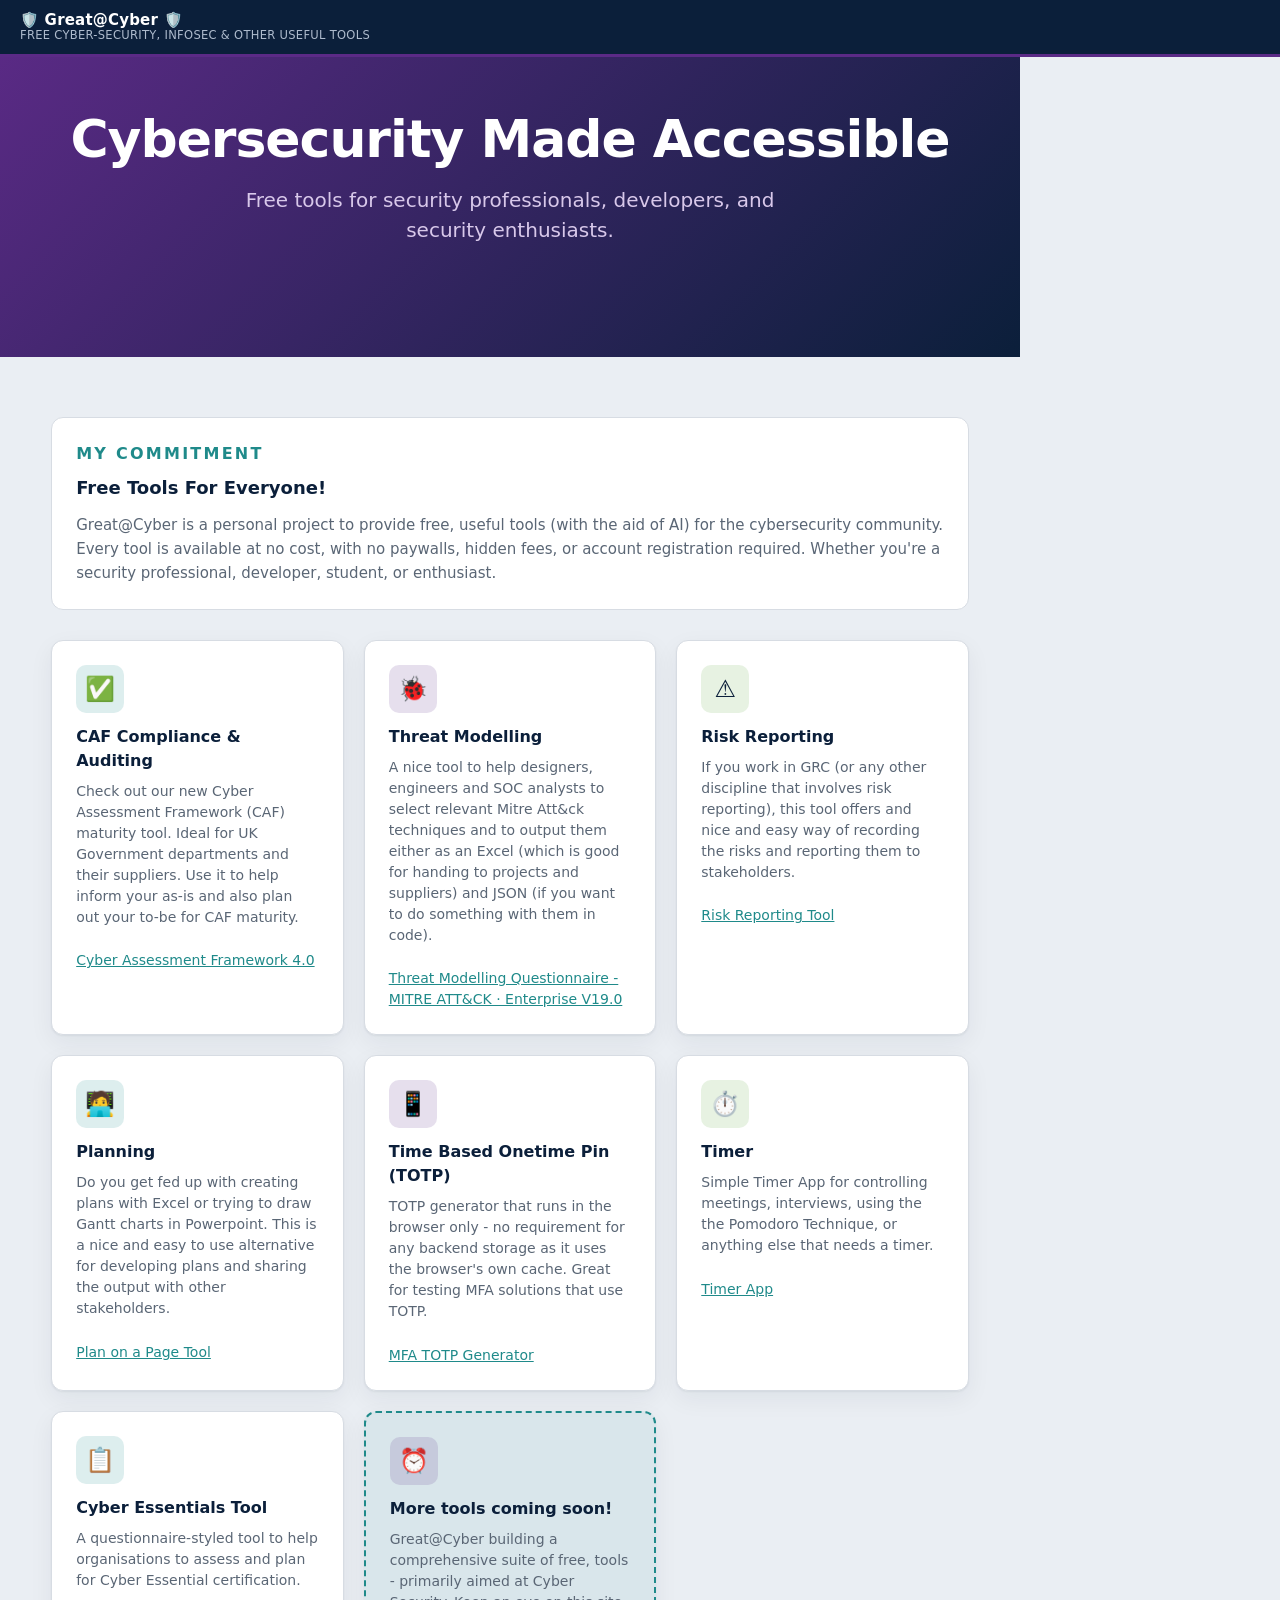
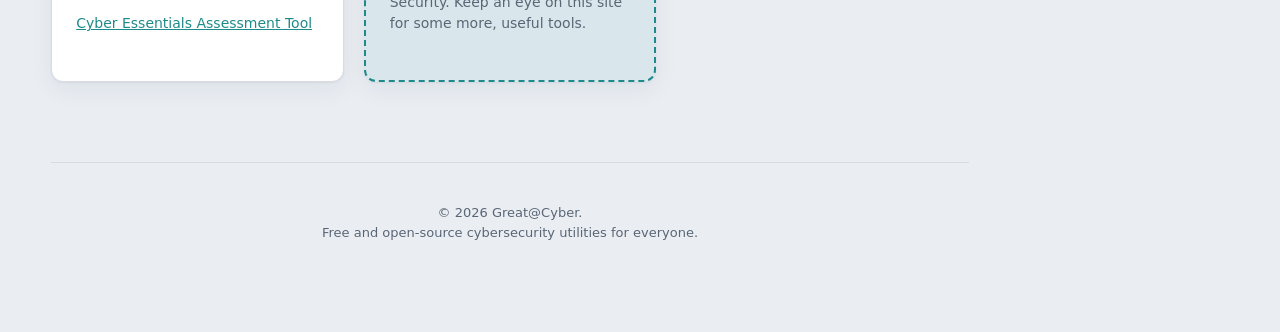
==== commit 769ce1bb: "adding favicons and link preview content." ====
--- a/index.html
+++ b/index.html
@@ -4,6 +4,30 @@
   <meta charset="UTF-8">
   <meta name="viewport" content="width=device-width, initial-scale=1.0">
   <title>Great@Cyber – Free Cyber-security, InfoSec & Other Useful Tools</title>
+<!-- ===== Icons ===== -->
+<link rel="icon" href="images/favicon.ico" sizes="32x32">
+<link rel="icon" href="images/favicon.svg" type="image/svg+xml">
+<link rel="apple-touch-icon" href="images/apple-touch-icon.png">
+<link rel="manifest" href="/site.webmanifest">
+<meta name="theme-color" content="#0E2A47">
+
+<!-- ===== Search + link preview ===== -->
+<meta name="description" content="Free cyber-security and InfoSec tools: CAF 4.0 maturity assessment, MITRE ATT&amp;CK threat modelling, risk reporting, plan on a page, TOTP generator and more. No accounts, no paywalls.">
+<link rel="canonical" href="https://greatatcyber.uk/">
+
+<!-- Open Graph: LinkedIn, Slack, WhatsApp, Teams, Facebook -->
+<meta property="og:type" content="website">
+<meta property="og:site_name" content="Great@Cyber">
+<meta property="og:locale" content="en_GB">
+<meta property="og:url" content="https://greatatcyber.uk/">
+<meta property="og:title" content="Great@Cyber – Free Cyber-security &amp; InfoSec Tools">
+<meta property="og:description" content="Free tools for security professionals, developers and enthusiasts. No paywalls, no hidden fees, no account registration.">
+<meta property="og:image" content="https://greatatcyber.uk/images/og-image.png">
+<meta property="og:image:type" content="image/png">
+<meta property="og:image:width" content="1200">
+<meta property="og:image:height" content="630">
+<meta property="og:image:alt" content="Great@Cyber shield logo with the strapline: free cyber-security and InfoSec tools.">
+
   <link rel="stylesheet" href="style/theme.css">
   <style>
     /* Landing page specific styles */
@@ -228,7 +252,7 @@
 	<div class="tool-card cat1">
           <div class="icon"> 📋</div>
           <h3>Cyber Essentials Tool</h3>
-          <p>A questionnaire-styled tool to help organisations to assess and plan for Cyber Essential certification</p>
+          <p>A questionnaire-styled tool to help organisations to assess and plan for Cyber Essential certification.</p>
           <br>
           <p><a href="https://cyberessentials.greatatcyber.uk">Cyber Essentials Assessment Tool</a>
         </div>
